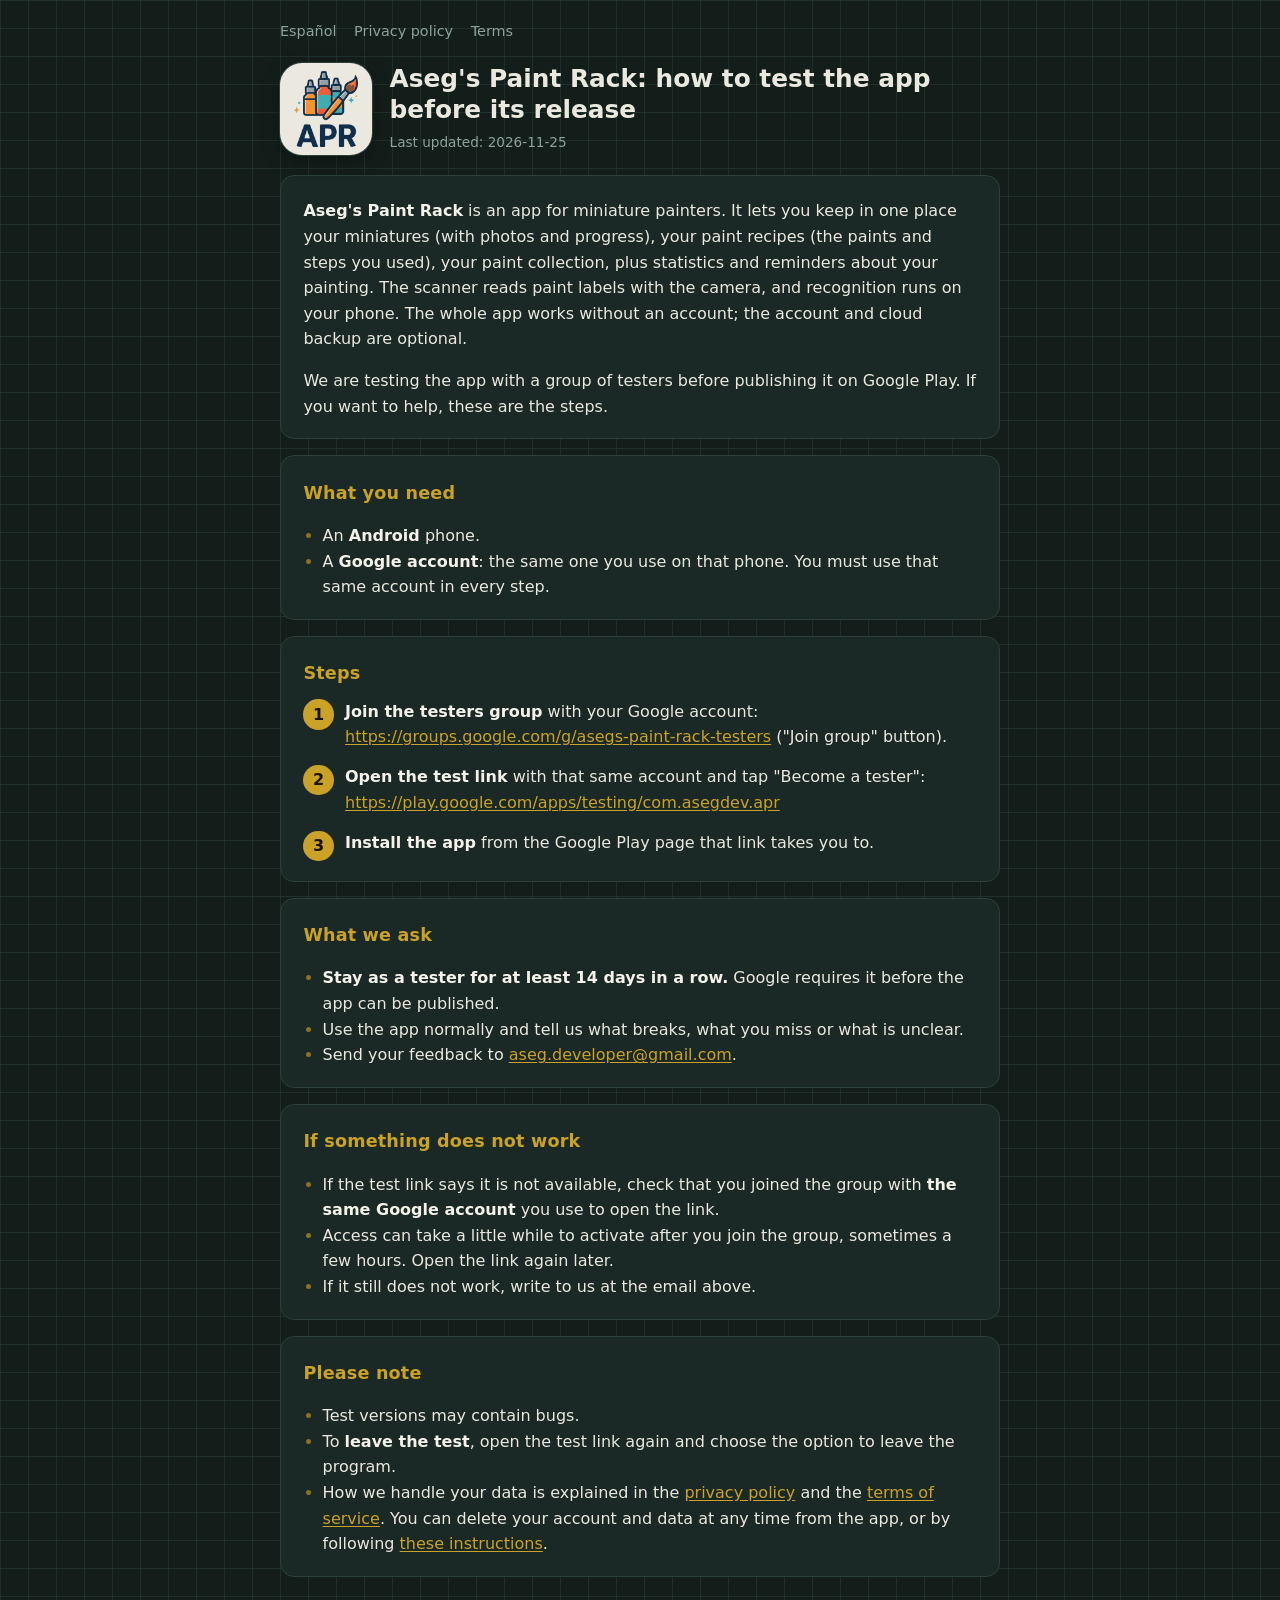
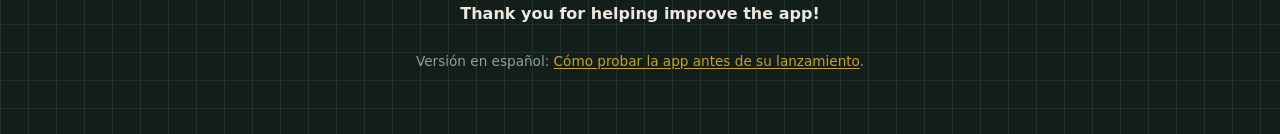
==== beta-en.html @ f528b019 "Style the beta pages with the app's Classic theme and icon Co-Authored-By: Claude Sonnet 5.5 <norepl" ====
<!doctype html><html lang="en"><head><meta charset="utf-8"><meta name="viewport" content="width=device-width,initial-scale=1"><title>Aseg's Paint Rack - Test the app before its release</title><link rel="alternate" hreflang="es" href="beta-es.html"><link rel="alternate" hreflang="en" href="beta-en.html"><link rel="icon" type="image/png" href="favicon.png"><link rel="stylesheet" href="style.css"></head><body>
<div class="wrap">
<nav><a href="beta-es.html">Español</a><a href="./">Privacy policy</a><a href="terms.html">Terms</a></nav>
<header class="hero"><img src="app-icon.png" width="88" height="88" alt="Aseg's Paint Rack"><div><h1>Aseg's Paint Rack: how to test the app before its release</h1><p class="updated">Last updated: 2026-11-25</p></div></header>
<section class="card"><p><strong>Aseg's Paint Rack</strong> is an app for miniature painters. It lets you keep in one place your miniatures (with photos and progress), your paint recipes (the paints and steps you used), your paint collection, plus statistics and reminders about your painting. The scanner reads paint labels with the camera, and recognition runs on your phone. The whole app works without an account; the account and cloud backup are optional.</p>
<p>We are testing the app with a group of testers before publishing it on Google Play. If you want to help, these are the steps.</p>
</section>
<section class="card"><h2>What you need</h2>
<ul><li>An <strong>Android</strong> phone.</li><li>A <strong>Google account</strong>: the same one you use on that phone. You must use that same account in every step.</li></ul>
</section>
<section class="card"><h2>Steps</h2>
<ol>
<li><strong>Join the testers group</strong> with your Google account: <a href="https://groups.google.com/g/asegs-paint-rack-testers">https://groups.google.com/g/asegs-paint-rack-testers</a> ("Join group" button).</li>
<li><strong>Open the test link</strong> with that same account and tap "Become a tester": <a href="https://play.google.com/apps/testing/com.asegdev.apr">https://play.google.com/apps/testing/com.asegdev.apr</a></li>
<li><strong>Install the app</strong> from the Google Play page that link takes you to.</li>
</ol>
</section>
<section class="card"><h2>What we ask</h2>
<ul>
<li><strong>Stay as a tester for at least 14 days in a row.</strong> Google requires it before the app can be published.</li>
<li>Use the app normally and tell us what breaks, what you miss or what is unclear.</li>
<li>Send your feedback to <a href="mailto:aseg.developer@gmail.com">aseg.developer@gmail.com</a>.</li>
</ul>
</section>
<section class="card"><h2>If something does not work</h2>
<ul>
<li>If the test link says it is not available, check that you joined the group with <strong>the same Google account</strong> you use to open the link.</li>
<li>Access can take a little while to activate after you join the group, sometimes a few hours. Open the link again later.</li>
<li>If it still does not work, write to us at the email above.</li>
</ul>
</section>
<section class="card"><h2>Please note</h2>
<ul>
<li>Test versions may contain bugs.</li>
<li>To <strong>leave the test</strong>, open the test link again and choose the option to leave the program.</li>
<li>How we handle your data is explained in the <a href="./">privacy policy</a> and the <a href="terms.html">terms of service</a>. You can delete your account and data at any time from the app, or by following <a href="delete-account.html">these instructions</a>.</li>
</ul>
</section>
<p class="thanks">Thank you for helping improve the app!</p>
<p class="small">Versión en español: <a href="beta-es.html">Cómo probar la app antes de su lanzamiento</a>.</p>
</div>
</body></html>
---- style.css ----
/* Estilo "Clásico" de Aseg's Paint Rack: verde oscuro con acento latón y retícula fina. */
:root{--bg:#131E1B;--surface:#1B2926;--surface-up:#233532;--line:#2C403B;--text:#EAE8DF;--muted:#8CA29B;--accent:#C9A227;--accent-dim:#8A7220;--ink:#1A1305}
*{box-sizing:border-box}
html{background:var(--bg)}
body{margin:0;padding:1.25rem 1rem 3rem;font-family:system-ui,-apple-system,"Segoe UI",Roboto,sans-serif;line-height:1.6;color:var(--text);background-color:var(--bg);
background-image:linear-gradient(rgba(44,64,59,.5) 1px,transparent 1px),linear-gradient(90deg,rgba(44,64,59,.5) 1px,transparent 1px);background-size:28px 28px}
.wrap{max-width:720px;margin:0 auto}
a{color:var(--accent);text-underline-offset:2px;overflow-wrap:anywhere}
a:hover,a:focus-visible{color:#E0BC45}
nav{display:flex;flex-wrap:wrap;gap:.4rem 1.1rem;margin:0 0 1.25rem;font-size:.9rem}
nav a{color:var(--muted);text-decoration:none}
nav a:hover,nav a:focus-visible{color:var(--accent);text-decoration:underline}
.hero{display:flex;align-items:center;gap:1.1rem;margin-bottom:1.25rem}
.hero img{width:92px;height:92px;flex:none;padding:8px;background:var(--text);border-radius:22px;box-shadow:0 0 0 1px var(--line),0 6px 18px rgba(0,0,0,.35)}
h1{font-size:1.55rem;line-height:1.25;margin:0;color:var(--text)}
.updated{margin:.35rem 0 0;font-size:.85rem;color:var(--muted)}
.card{background:var(--surface);border:1px solid var(--line);border-radius:14px;padding:1.4rem 1.4rem 1.2rem;margin-bottom:1rem}
.card>:first-child{margin-top:0}
.card>:last-child{margin-bottom:0}
h2{font-size:1.1rem;margin:0 0 .7rem;color:var(--accent);letter-spacing:.01em}
strong{color:#F4F2EA}
ul{padding-left:1.2rem}
li::marker{color:var(--accent-dim)}
ol{list-style:none;counter-reset:step;padding:0;margin:0}
ol li{counter-increment:step;position:relative;padding-left:2.6rem;margin-bottom:.9rem;min-height:2rem}
ol li:last-child{margin-bottom:0}
ol li::before{content:counter(step);position:absolute;left:0;top:.05rem;width:1.9rem;height:1.9rem;border-radius:50%;background:var(--accent);color:var(--ink);font-weight:700;display:flex;align-items:center;justify-content:center}
.small{font-size:.85rem;color:var(--muted);text-align:center;margin-top:1.5rem}
.thanks{text-align:center;font-weight:600;margin:1.5rem 0 0}
@media (max-width:480px){.hero{flex-direction:column;align-items:flex-start}.card{padding:1.1rem}}
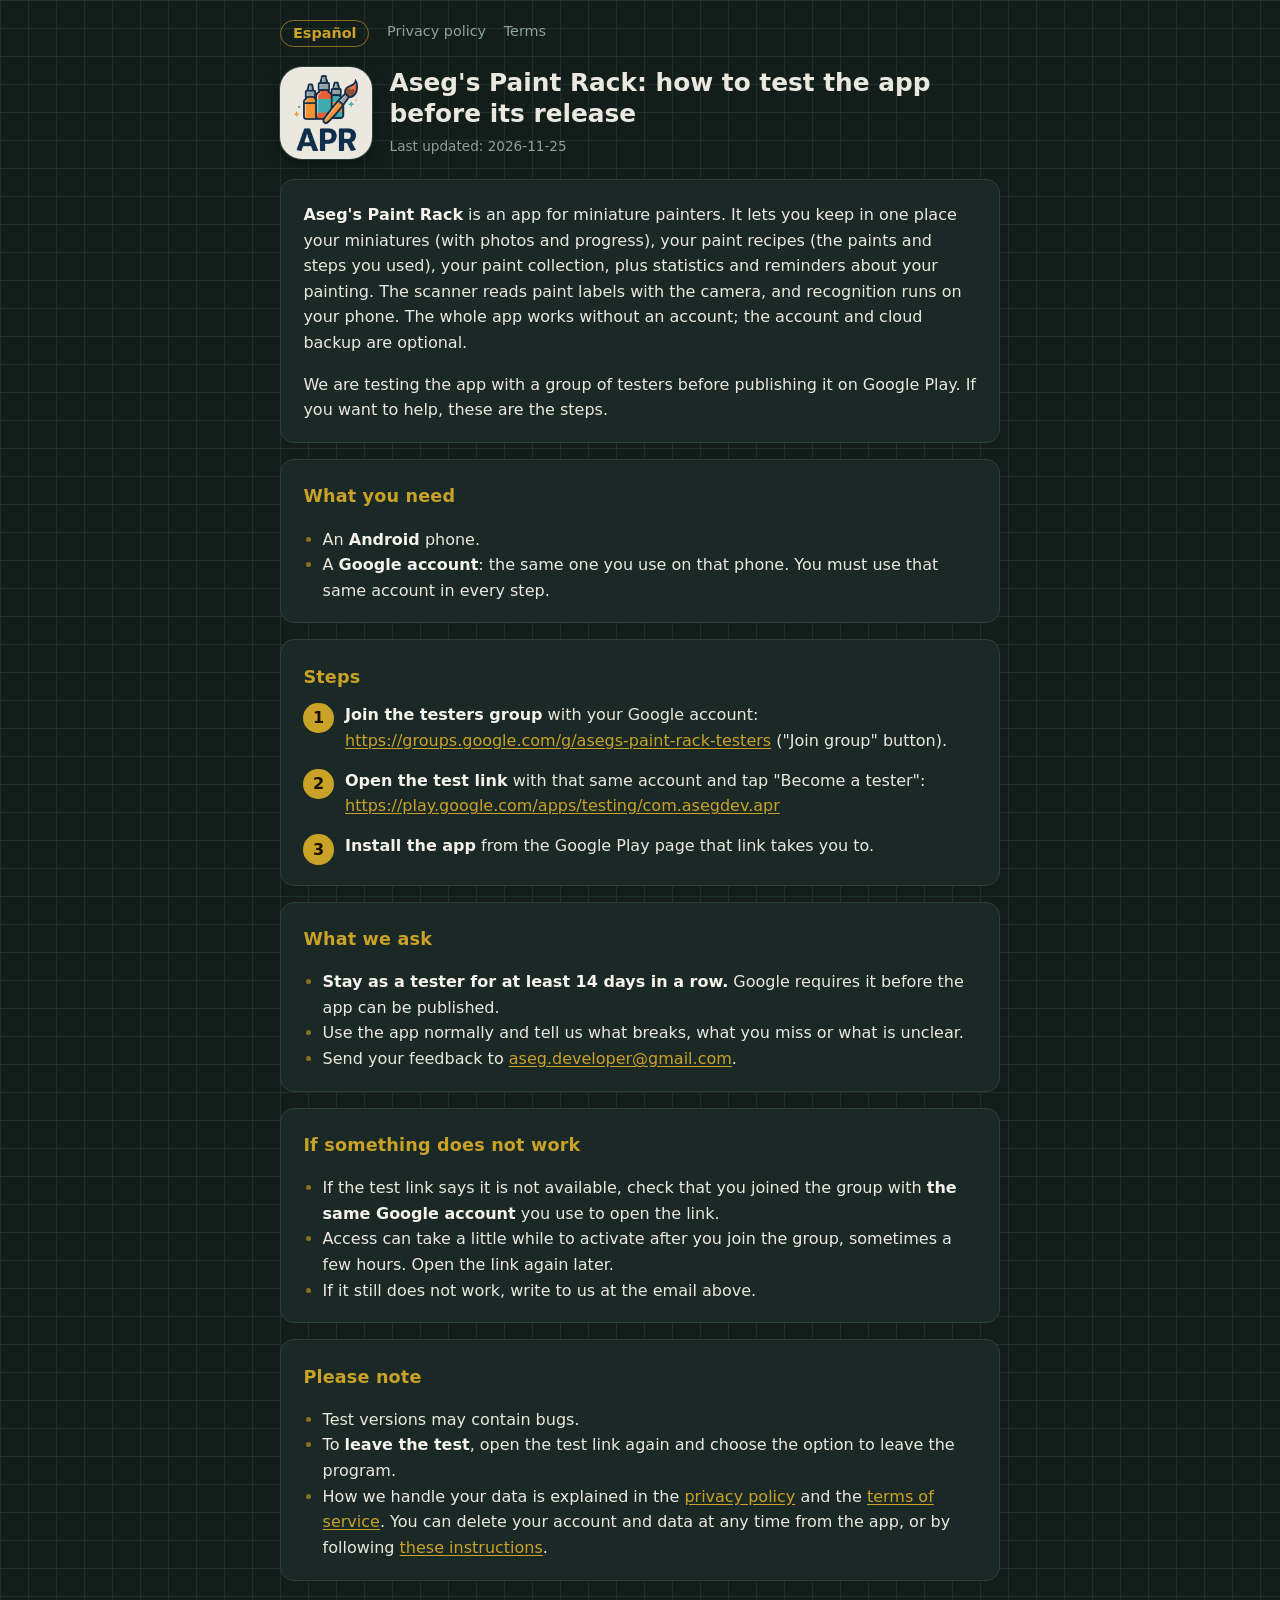
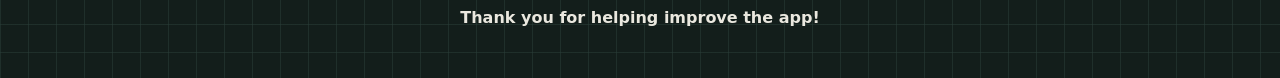
==== commit 24bef591: "Make the language switch a pill at the top of the beta pages Co-Authored-By: Claude Sonnet 5.5 <nore" ====
--- a/beta-en.html
+++ b/beta-en.html
@@ -1,6 +1,6 @@
 <!doctype html><html lang="en"><head><meta charset="utf-8"><meta name="viewport" content="width=device-width,initial-scale=1"><title>Aseg's Paint Rack - Test the app before its release</title><link rel="alternate" hreflang="es" href="beta-es.html"><link rel="alternate" hreflang="en" href="beta-en.html"><link rel="icon" type="image/png" href="favicon.png"><link rel="stylesheet" href="style.css"></head><body>
 <div class="wrap">
-<nav><a href="beta-es.html">Español</a><a href="./">Privacy policy</a><a href="terms.html">Terms</a></nav>
+<nav><a class="lang" href="beta-es.html" hreflang="es">Español</a><a href="./">Privacy policy</a><a href="terms.html">Terms</a></nav>
 <header class="hero"><img src="app-icon.png" width="88" height="88" alt="Aseg's Paint Rack"><div><h1>Aseg's Paint Rack: how to test the app before its release</h1><p class="updated">Last updated: 2026-11-25</p></div></header>
 <section class="card"><p><strong>Aseg's Paint Rack</strong> is an app for miniature painters. It lets you keep in one place your miniatures (with photos and progress), your paint recipes (the paints and steps you used), your paint collection, plus statistics and reminders about your painting. The scanner reads paint labels with the camera, and recognition runs on your phone. The whole app works without an account; the account and cloud backup are optional.</p>
 <p>We are testing the app with a group of testers before publishing it on Google Play. If you want to help, these are the steps.</p>
@@ -37,6 +37,5 @@
 </ul>
 </section>
 <p class="thanks">Thank you for helping improve the app!</p>
-<p class="small">Versión en español: <a href="beta-es.html">Cómo probar la app antes de su lanzamiento</a>.</p>
 </div>
 </body></html>
--- a/style.css
+++ b/style.css
@@ -9,6 +9,8 @@
 a:hover,a:focus-visible{color:#E0BC45}
 nav{display:flex;flex-wrap:wrap;gap:.4rem 1.1rem;margin:0 0 1.25rem;font-size:.9rem}
 nav a{color:var(--muted);text-decoration:none}
+nav a.lang{color:var(--accent);border:1px solid var(--accent-dim);border-radius:999px;padding:.05rem .75rem;font-weight:600}
+nav a.lang:hover,nav a.lang:focus-visible{background:var(--accent);color:var(--ink);text-decoration:none}
 nav a:hover,nav a:focus-visible{color:var(--accent);text-decoration:underline}
 .hero{display:flex;align-items:center;gap:1.1rem;margin-bottom:1.25rem}
 .hero img{width:92px;height:92px;flex:none;padding:8px;background:var(--text);border-radius:22px;box-shadow:0 0 0 1px var(--line),0 6px 18px rgba(0,0,0,.35)}
@@ -25,6 +27,5 @@
 ol li{counter-increment:step;position:relative;padding-left:2.6rem;margin-bottom:.9rem;min-height:2rem}
 ol li:last-child{margin-bottom:0}
 ol li::before{content:counter(step);position:absolute;left:0;top:.05rem;width:1.9rem;height:1.9rem;border-radius:50%;background:var(--accent);color:var(--ink);font-weight:700;display:flex;align-items:center;justify-content:center}
-.small{font-size:.85rem;color:var(--muted);text-align:center;margin-top:1.5rem}
 .thanks{text-align:center;font-weight:600;margin:1.5rem 0 0}
 @media (max-width:480px){.hero{flex-direction:column;align-items:flex-start}.card{padding:1.1rem}}
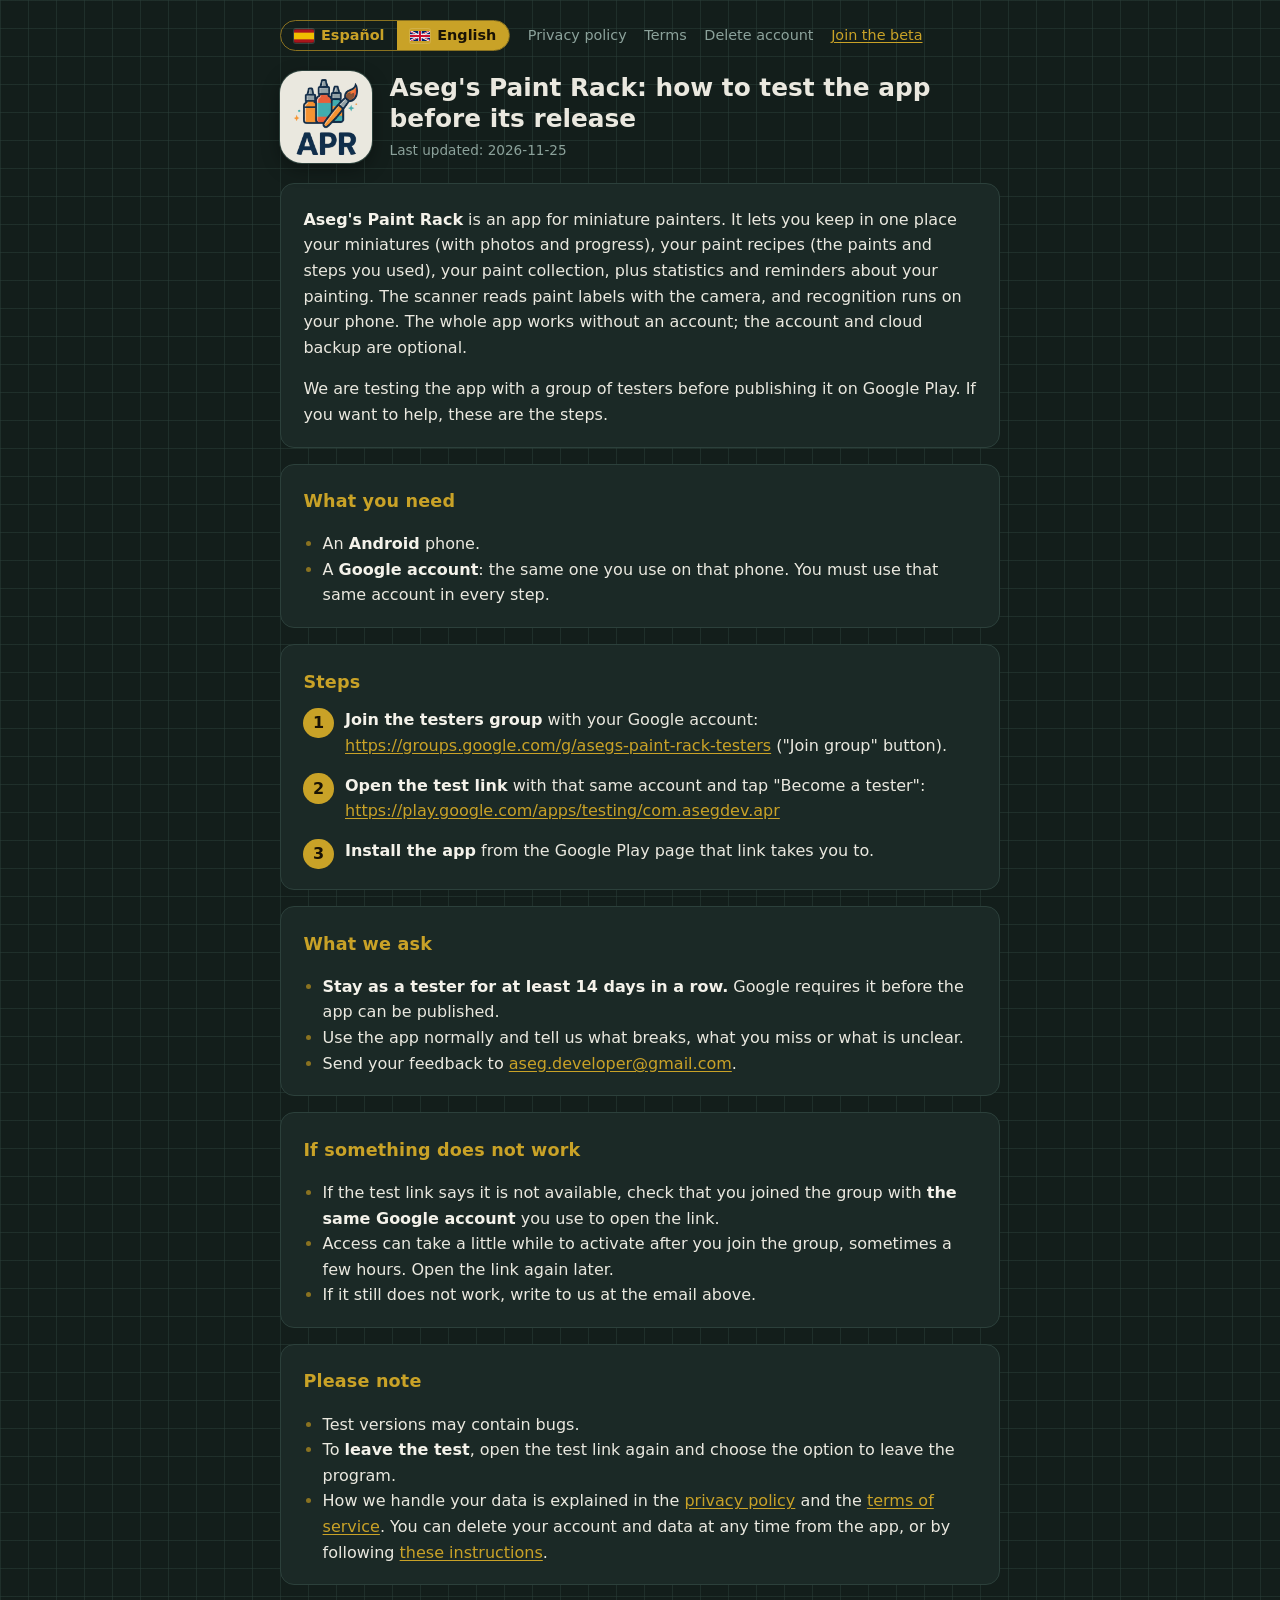
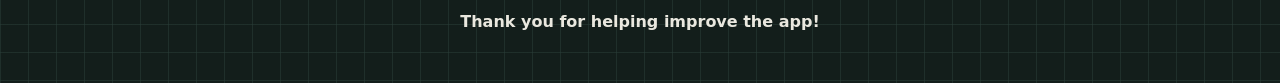
==== commit 7498915f: "Split every page into Spanish and English files with a flag language switch Apply the Classic theme " ====
--- a/beta-en.html
+++ b/beta-en.html
@@ -1,6 +1,6 @@
 <!doctype html><html lang="en"><head><meta charset="utf-8"><meta name="viewport" content="width=device-width,initial-scale=1"><title>Aseg's Paint Rack - Test the app before its release</title><link rel="alternate" hreflang="es" href="beta-es.html"><link rel="alternate" hreflang="en" href="beta-en.html"><link rel="icon" type="image/png" href="favicon.png"><link rel="stylesheet" href="style.css"></head><body>
 <div class="wrap">
-<nav><a class="lang" href="beta-es.html" hreflang="es">Español</a><a href="./">Privacy policy</a><a href="terms.html">Terms</a></nav>
+<nav><div class="langs" role="group" aria-label="Idioma / Language"><a href="beta-es.html" hreflang="es" lang="es"><img src="flag-es.svg" alt="" width="20" height="14">Español</a><a class="on" aria-current="true" lang="en"><img src="flag-en.svg" alt="" width="20" height="14">English</a></div><a href="privacy-en.html">Privacy policy</a><a href="terms-en.html">Terms</a><a href="delete-account-en.html">Delete account</a><a href="beta-en.html" aria-current="page">Join the beta</a></nav>
 <header class="hero"><img src="app-icon.png" width="88" height="88" alt="Aseg's Paint Rack"><div><h1>Aseg's Paint Rack: how to test the app before its release</h1><p class="updated">Last updated: 2026-11-25</p></div></header>
 <section class="card"><p><strong>Aseg's Paint Rack</strong> is an app for miniature painters. It lets you keep in one place your miniatures (with photos and progress), your paint recipes (the paints and steps you used), your paint collection, plus statistics and reminders about your painting. The scanner reads paint labels with the camera, and recognition runs on your phone. The whole app works without an account; the account and cloud backup are optional.</p>
 <p>We are testing the app with a group of testers before publishing it on Google Play. If you want to help, these are the steps.</p>
@@ -33,7 +33,7 @@
 <ul>
 <li>Test versions may contain bugs.</li>
 <li>To <strong>leave the test</strong>, open the test link again and choose the option to leave the program.</li>
-<li>How we handle your data is explained in the <a href="./">privacy policy</a> and the <a href="terms.html">terms of service</a>. You can delete your account and data at any time from the app, or by following <a href="delete-account.html">these instructions</a>.</li>
+<li>How we handle your data is explained in the <a href="privacy-en.html">privacy policy</a> and the <a href="terms-en.html">terms of service</a>. You can delete your account and data at any time from the app, or by following <a href="delete-account-en.html">these instructions</a>.</li>
 </ul>
 </section>
 <p class="thanks">Thank you for helping improve the app!</p>
--- a/style.css
+++ b/style.css
@@ -7,10 +7,17 @@
 .wrap{max-width:720px;margin:0 auto}
 a{color:var(--accent);text-underline-offset:2px;overflow-wrap:anywhere}
 a:hover,a:focus-visible{color:#E0BC45}
-nav{display:flex;flex-wrap:wrap;gap:.4rem 1.1rem;margin:0 0 1.25rem;font-size:.9rem}
+nav{display:flex;flex-wrap:wrap;align-items:center;gap:.5rem 1.1rem;margin:0 0 1.25rem;font-size:.9rem}
 nav a{color:var(--muted);text-decoration:none}
-nav a.lang{color:var(--accent);border:1px solid var(--accent-dim);border-radius:999px;padding:.05rem .75rem;font-weight:600}
-nav a.lang:hover,nav a.lang:focus-visible{background:var(--accent);color:var(--ink);text-decoration:none}
+nav a[aria-current=page]{color:var(--accent);text-decoration:underline}
+.langs{display:inline-flex;border:1px solid var(--accent-dim);border-radius:999px;overflow:hidden}
+.langs a{display:inline-flex;align-items:center;gap:.45rem;padding:.2rem .8rem;color:var(--accent);font-weight:600;text-decoration:none}
+.langs a img{border-radius:2px;box-shadow:0 0 0 1px rgba(255,255,255,.15)}
+.langs a.on{background:var(--accent);color:var(--ink);cursor:default}
+.langs a:not(.on):hover,.langs a:not(.on):focus-visible{background:var(--surface-up);text-decoration:none}
+.choose{display:flex;flex-wrap:wrap;gap:.8rem}
+.btn{display:inline-flex;align-items:center;gap:.6rem;padding:.6rem 1.2rem;border:1px solid var(--accent-dim);border-radius:999px;font-weight:600;text-decoration:none}
+.btn:hover,.btn:focus-visible{background:var(--accent);color:var(--ink)}
 nav a:hover,nav a:focus-visible{color:var(--accent);text-decoration:underline}
 .hero{display:flex;align-items:center;gap:1.1rem;margin-bottom:1.25rem}
 .hero img{width:92px;height:92px;flex:none;padding:8px;background:var(--text);border-radius:22px;box-shadow:0 0 0 1px var(--line),0 6px 18px rgba(0,0,0,.35)}
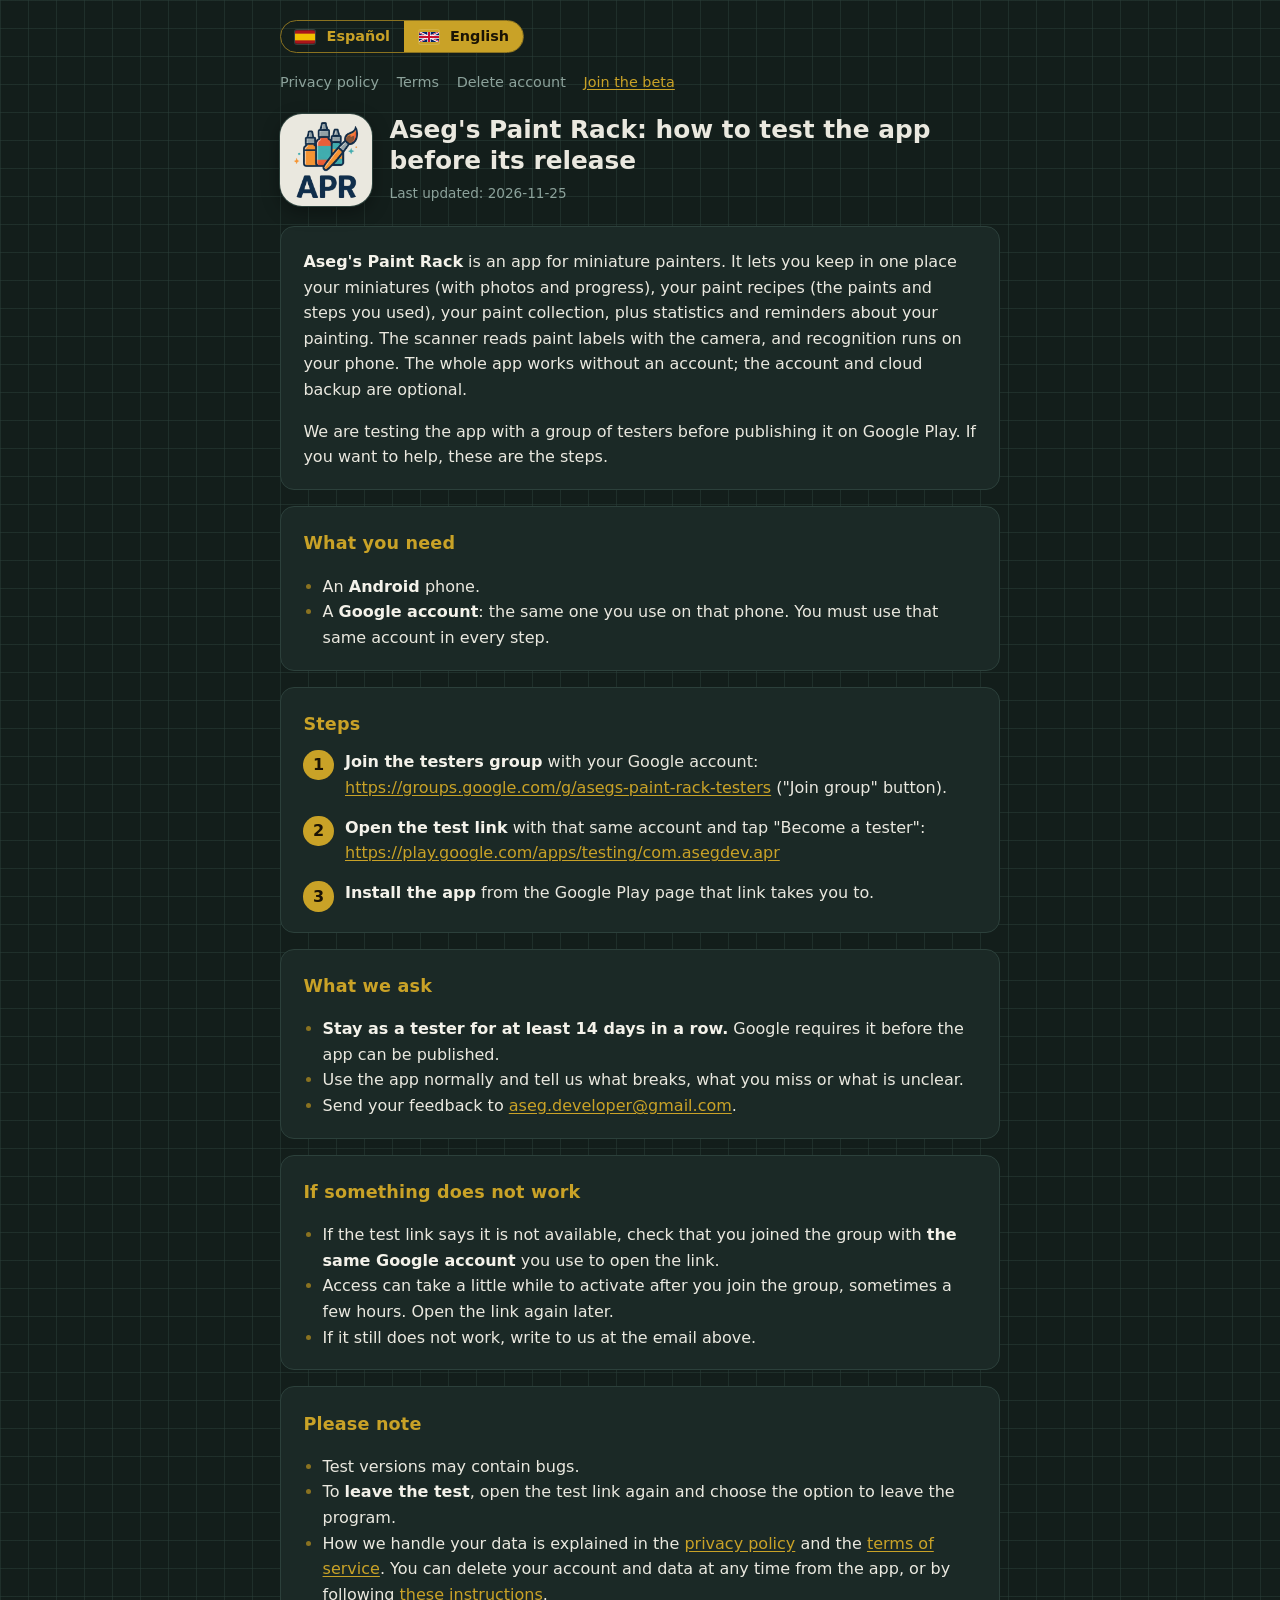
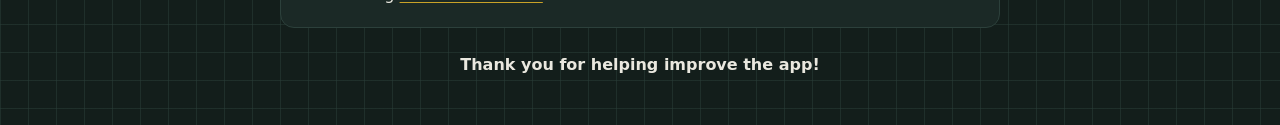
==== commit cf006f99: "Align the menu the same on every page and add spacing around the flags Co-Authored-By: Claude Sonnet" ====
--- a/beta-en.html
+++ b/beta-en.html
@@ -1,6 +1,6 @@
 <!doctype html><html lang="en"><head><meta charset="utf-8"><meta name="viewport" content="width=device-width,initial-scale=1"><title>Aseg's Paint Rack - Test the app before its release</title><link rel="alternate" hreflang="es" href="beta-es.html"><link rel="alternate" hreflang="en" href="beta-en.html"><link rel="icon" type="image/png" href="favicon.png"><link rel="stylesheet" href="style.css"></head><body>
 <div class="wrap">
-<nav><div class="langs" role="group" aria-label="Idioma / Language"><a href="beta-es.html" hreflang="es" lang="es"><img src="flag-es.svg" alt="" width="20" height="14">Español</a><a class="on" aria-current="true" lang="en"><img src="flag-en.svg" alt="" width="20" height="14">English</a></div><a href="privacy-en.html">Privacy policy</a><a href="terms-en.html">Terms</a><a href="delete-account-en.html">Delete account</a><a href="beta-en.html" aria-current="page">Join the beta</a></nav>
+<nav><div class="langs" role="group" aria-label="Idioma / Language"><a href="beta-es.html" hreflang="es" lang="es"><img src="flag-es.svg" alt="" width="20" height="14">Español</a><a class="on" aria-current="true" lang="en"><img src="flag-en.svg" alt="" width="20" height="14">English</a></div><div class="links"><a href="privacy-en.html">Privacy policy</a><a href="terms-en.html">Terms</a><a href="delete-account-en.html">Delete account</a><a href="beta-en.html" aria-current="page">Join the beta</a></div></nav>
 <header class="hero"><img src="app-icon.png" width="88" height="88" alt="Aseg's Paint Rack"><div><h1>Aseg's Paint Rack: how to test the app before its release</h1><p class="updated">Last updated: 2026-11-25</p></div></header>
 <section class="card"><p><strong>Aseg's Paint Rack</strong> is an app for miniature painters. It lets you keep in one place your miniatures (with photos and progress), your paint recipes (the paints and steps you used), your paint collection, plus statistics and reminders about your painting. The scanner reads paint labels with the camera, and recognition runs on your phone. The whole app works without an account; the account and cloud backup are optional.</p>
 <p>We are testing the app with a group of testers before publishing it on Google Play. If you want to help, these are the steps.</p>
--- a/style.css
+++ b/style.css
@@ -7,11 +7,12 @@
 .wrap{max-width:720px;margin:0 auto}
 a{color:var(--accent);text-underline-offset:2px;overflow-wrap:anywhere}
 a:hover,a:focus-visible{color:#E0BC45}
-nav{display:flex;flex-wrap:wrap;align-items:center;gap:.5rem 1.1rem;margin:0 0 1.25rem;font-size:.9rem}
+nav{margin:0 0 1.25rem;font-size:.9rem}
+.links{display:flex;flex-wrap:wrap;gap:.5rem 1.1rem;margin-top:1.1rem}
 nav a{color:var(--muted);text-decoration:none}
 nav a[aria-current=page]{color:var(--accent);text-decoration:underline}
 .langs{display:inline-flex;border:1px solid var(--accent-dim);border-radius:999px;overflow:hidden}
-.langs a{display:inline-flex;align-items:center;gap:.45rem;padding:.2rem .8rem;color:var(--accent);font-weight:600;text-decoration:none}
+.langs a{display:inline-flex;align-items:center;gap:.7rem;padding:.25rem .9rem;color:var(--accent);font-weight:600;text-decoration:none}
 .langs a img{border-radius:2px;box-shadow:0 0 0 1px rgba(255,255,255,.15)}
 .langs a.on{background:var(--accent);color:var(--ink);cursor:default}
 .langs a:not(.on):hover,.langs a:not(.on):focus-visible{background:var(--surface-up);text-decoration:none}
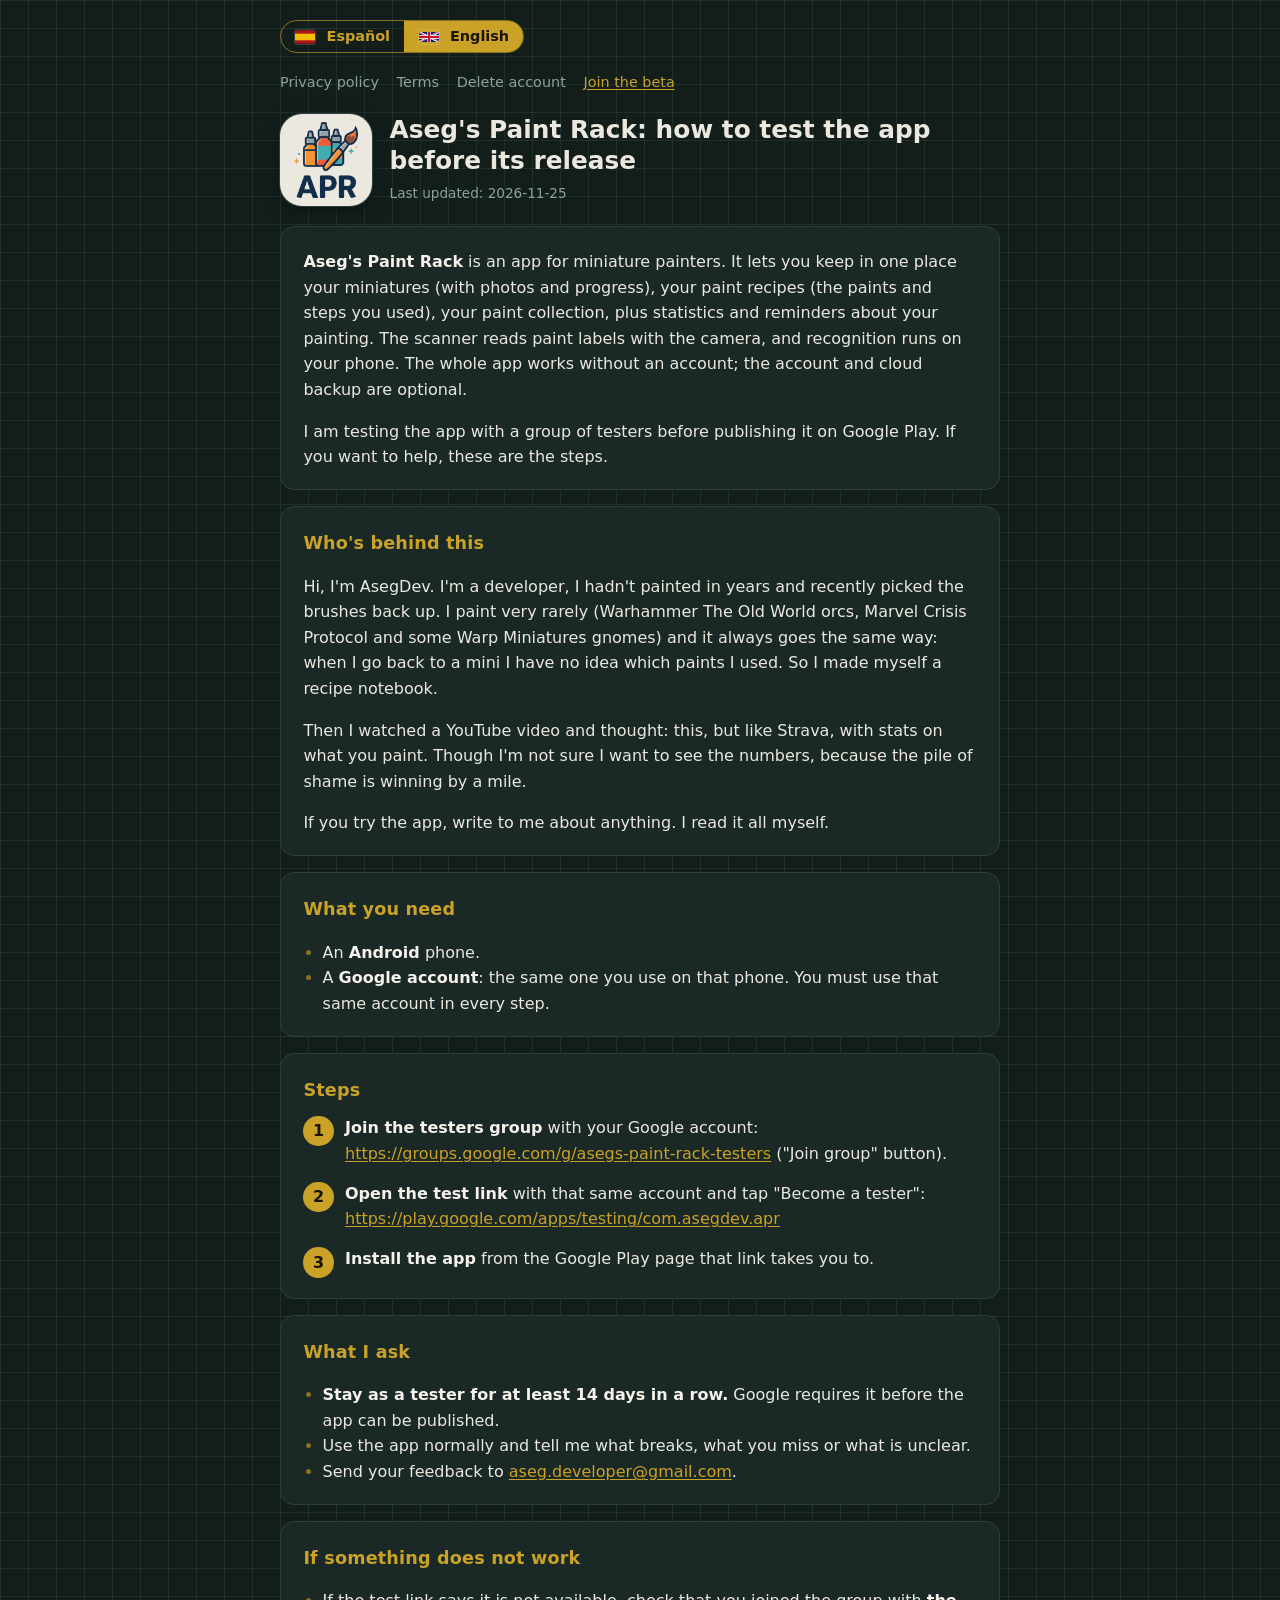
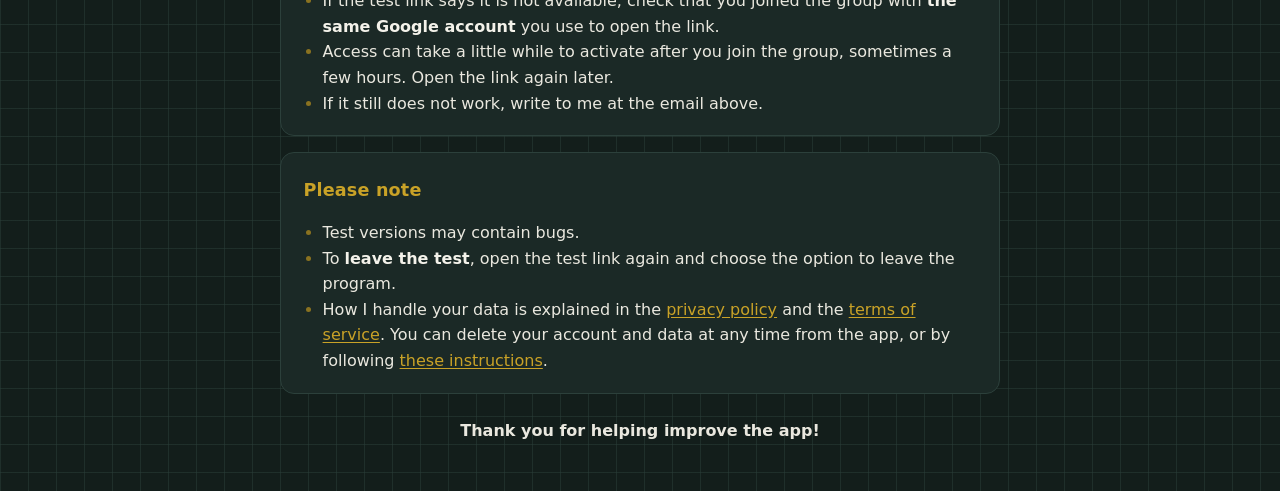
==== commit 79198ceb: "Add a personal intro card to the beta pages and switch them to first person Co-Authored-By: Claude S" ====
--- a/beta-en.html
+++ b/beta-en.html
@@ -3,7 +3,12 @@
 <nav><div class="langs" role="group" aria-label="Idioma / Language"><a href="beta-es.html" hreflang="es" lang="es"><img src="flag-es.svg" alt="" width="20" height="14">Español</a><a class="on" aria-current="true" lang="en"><img src="flag-en.svg" alt="" width="20" height="14">English</a></div><div class="links"><a href="privacy-en.html">Privacy policy</a><a href="terms-en.html">Terms</a><a href="delete-account-en.html">Delete account</a><a href="beta-en.html" aria-current="page">Join the beta</a></div></nav>
 <header class="hero"><img src="app-icon.png" width="88" height="88" alt="Aseg's Paint Rack"><div><h1>Aseg's Paint Rack: how to test the app before its release</h1><p class="updated">Last updated: 2026-11-25</p></div></header>
 <section class="card"><p><strong>Aseg's Paint Rack</strong> is an app for miniature painters. It lets you keep in one place your miniatures (with photos and progress), your paint recipes (the paints and steps you used), your paint collection, plus statistics and reminders about your painting. The scanner reads paint labels with the camera, and recognition runs on your phone. The whole app works without an account; the account and cloud backup are optional.</p>
-<p>We are testing the app with a group of testers before publishing it on Google Play. If you want to help, these are the steps.</p>
+<p>I am testing the app with a group of testers before publishing it on Google Play. If you want to help, these are the steps.</p>
+</section>
+<section class="card"><h2>Who's behind this</h2>
+<p>Hi, I'm AsegDev. I'm a developer, I hadn't painted in years and recently picked the brushes back up. I paint very rarely (Warhammer The Old World orcs, Marvel Crisis Protocol and some Warp Miniatures gnomes) and it always goes the same way: when I go back to a mini I have no idea which paints I used. So I made myself a recipe notebook.</p>
+<p>Then I watched a YouTube video and thought: this, but like Strava, with stats on what you paint. Though I'm not sure I want to see the numbers, because the pile of shame is winning by a mile.</p>
+<p>If you try the app, write to me about anything. I read it all myself.</p>
 </section>
 <section class="card"><h2>What you need</h2>
 <ul><li>An <strong>Android</strong> phone.</li><li>A <strong>Google account</strong>: the same one you use on that phone. You must use that same account in every step.</li></ul>
@@ -15,10 +20,10 @@
 <li><strong>Install the app</strong> from the Google Play page that link takes you to.</li>
 </ol>
 </section>
-<section class="card"><h2>What we ask</h2>
+<section class="card"><h2>What I ask</h2>
 <ul>
 <li><strong>Stay as a tester for at least 14 days in a row.</strong> Google requires it before the app can be published.</li>
-<li>Use the app normally and tell us what breaks, what you miss or what is unclear.</li>
+<li>Use the app normally and tell me what breaks, what you miss or what is unclear.</li>
 <li>Send your feedback to <a href="mailto:aseg.developer@gmail.com">aseg.developer@gmail.com</a>.</li>
 </ul>
 </section>
@@ -26,14 +31,14 @@
 <ul>
 <li>If the test link says it is not available, check that you joined the group with <strong>the same Google account</strong> you use to open the link.</li>
 <li>Access can take a little while to activate after you join the group, sometimes a few hours. Open the link again later.</li>
-<li>If it still does not work, write to us at the email above.</li>
+<li>If it still does not work, write to me at the email above.</li>
 </ul>
 </section>
 <section class="card"><h2>Please note</h2>
 <ul>
 <li>Test versions may contain bugs.</li>
 <li>To <strong>leave the test</strong>, open the test link again and choose the option to leave the program.</li>
-<li>How we handle your data is explained in the <a href="privacy-en.html">privacy policy</a> and the <a href="terms-en.html">terms of service</a>. You can delete your account and data at any time from the app, or by following <a href="delete-account-en.html">these instructions</a>.</li>
+<li>How I handle your data is explained in the <a href="privacy-en.html">privacy policy</a> and the <a href="terms-en.html">terms of service</a>. You can delete your account and data at any time from the app, or by following <a href="delete-account-en.html">these instructions</a>.</li>
 </ul>
 </section>
 <p class="thanks">Thank you for helping improve the app!</p>
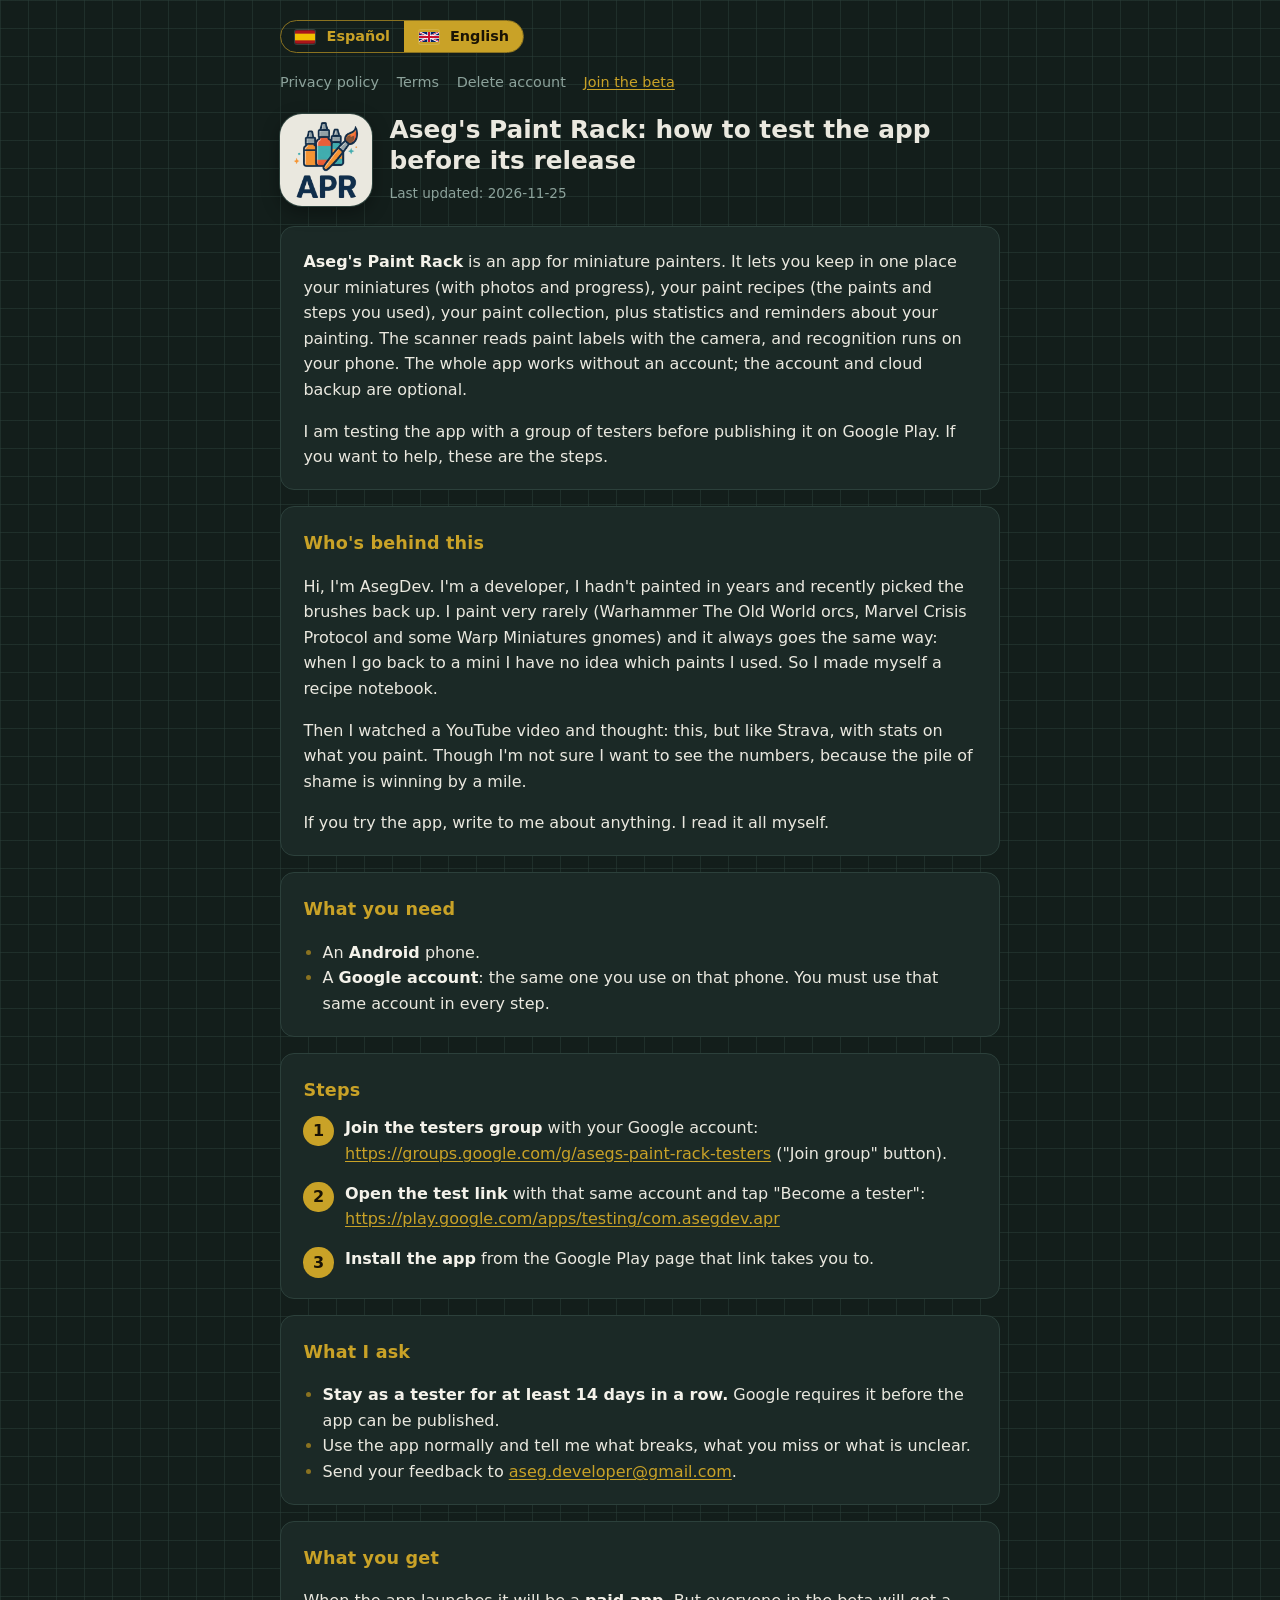
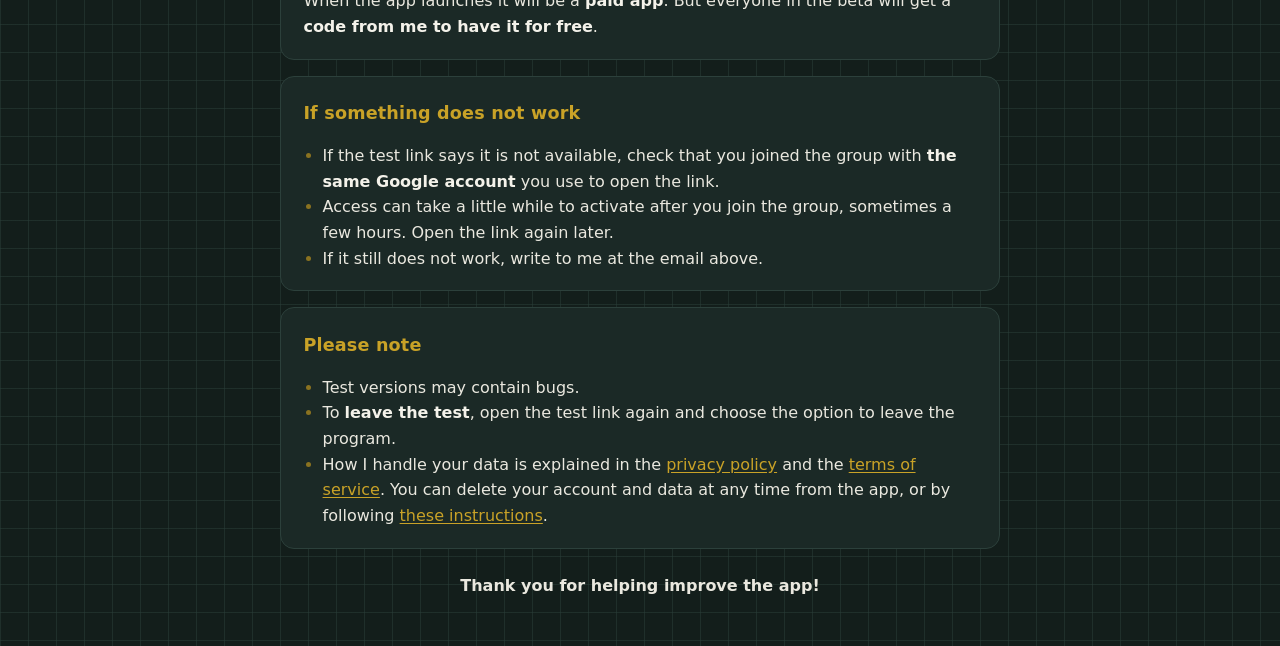
==== commit cf43f95e: "Say the app will be paid and beta testers get a free code Co-Authored-By: Claude Sonnet 5.5 <noreply" ====
--- a/beta-en.html
+++ b/beta-en.html
@@ -27,6 +27,9 @@
 <li>Send your feedback to <a href="mailto:aseg.developer@gmail.com">aseg.developer@gmail.com</a>.</li>
 </ul>
 </section>
+<section class="card"><h2>What you get</h2>
+<p>When the app launches it will be a <strong>paid app</strong>. But everyone in the beta will get a <strong>code from me to have it for free</strong>.</p>
+</section>
 <section class="card"><h2>If something does not work</h2>
 <ul>
 <li>If the test link says it is not available, check that you joined the group with <strong>the same Google account</strong> you use to open the link.</li>
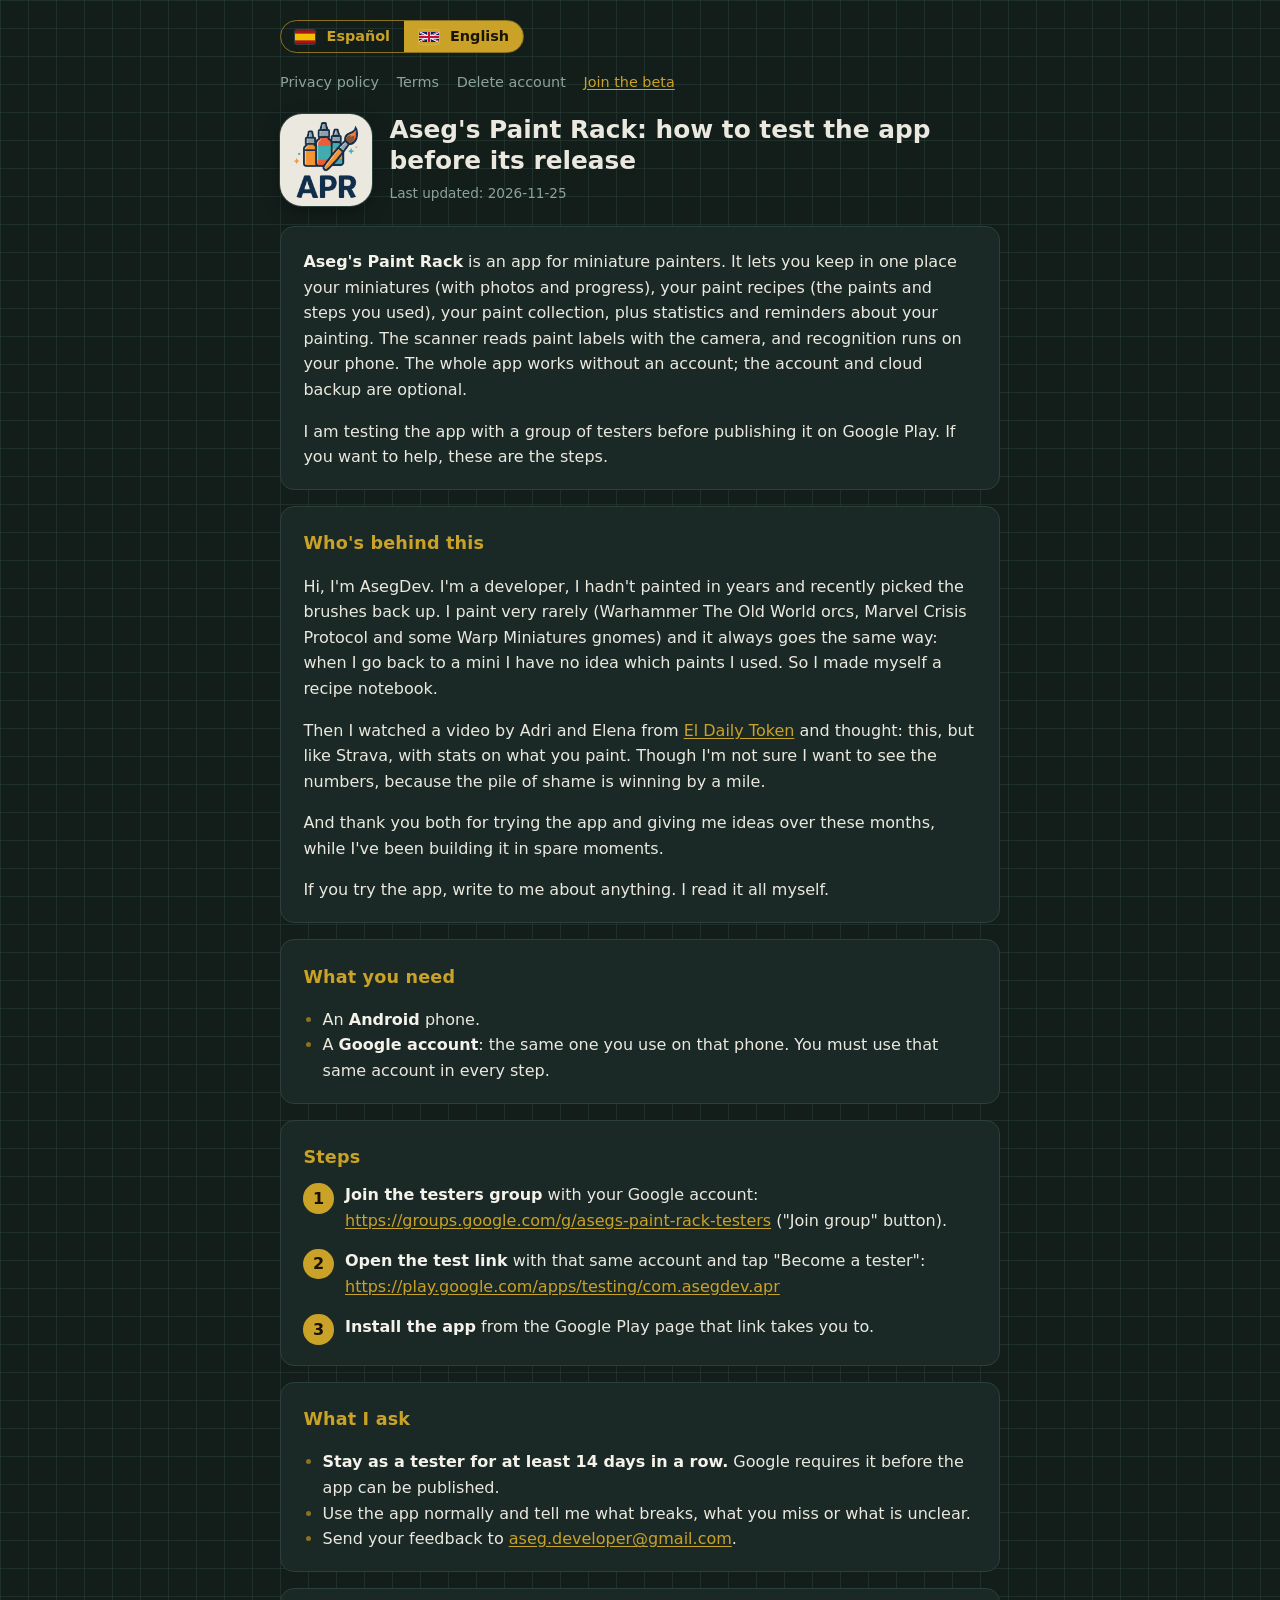
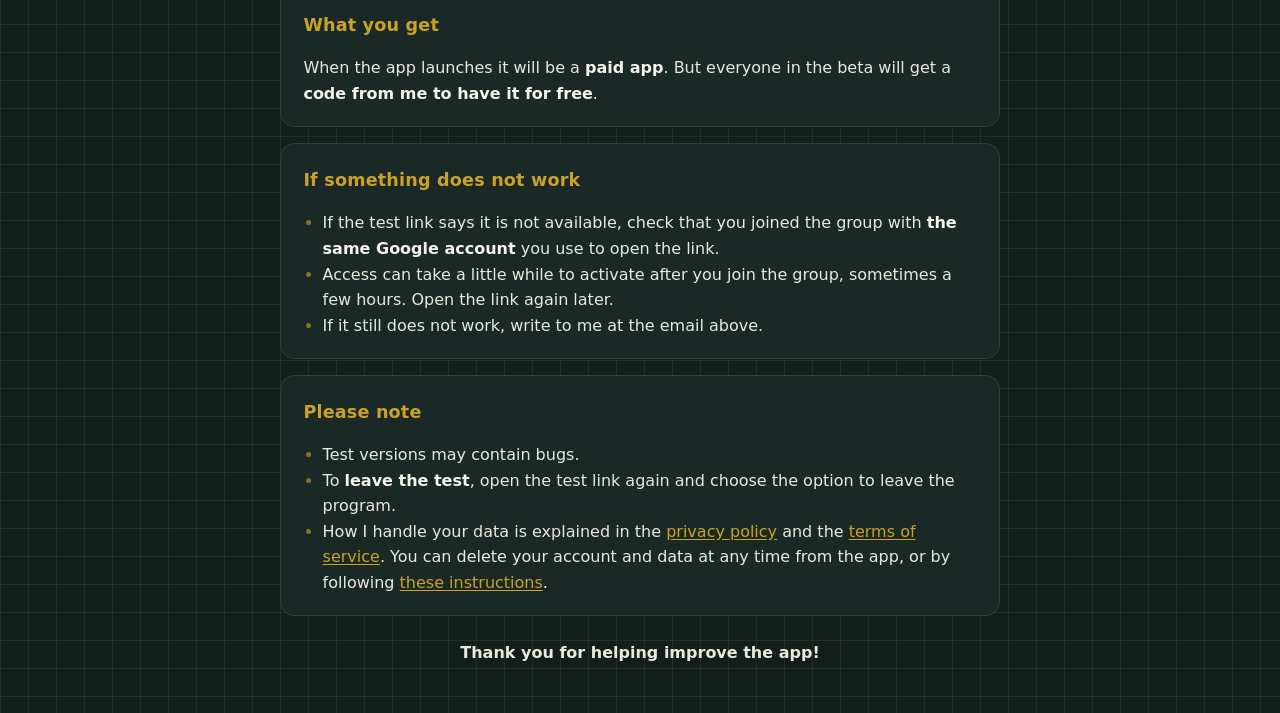
==== commit 873bd1c6: "Credit El Daily Token for the idea and thank them for testing (draft, not on main) Co-Authored-By: C" ====
--- a/beta-en.html
+++ b/beta-en.html
@@ -7,7 +7,8 @@
 </section>
 <section class="card"><h2>Who's behind this</h2>
 <p>Hi, I'm AsegDev. I'm a developer, I hadn't painted in years and recently picked the brushes back up. I paint very rarely (Warhammer The Old World orcs, Marvel Crisis Protocol and some Warp Miniatures gnomes) and it always goes the same way: when I go back to a mini I have no idea which paints I used. So I made myself a recipe notebook.</p>
-<p>Then I watched a YouTube video and thought: this, but like Strava, with stats on what you paint. Though I'm not sure I want to see the numbers, because the pile of shame is winning by a mile.</p>
+<p>Then I watched a video by Adri and Elena from <a href="https://www.youtube.com/@ElDailyToken" target="_blank" rel="noopener">El Daily Token</a> and thought: this, but like Strava, with stats on what you paint. Though I'm not sure I want to see the numbers, because the pile of shame is winning by a mile.</p>
+<p>And thank you both for trying the app and giving me ideas over these months, while I've been building it in spare moments.</p>
 <p>If you try the app, write to me about anything. I read it all myself.</p>
 </section>
 <section class="card"><h2>What you need</h2>
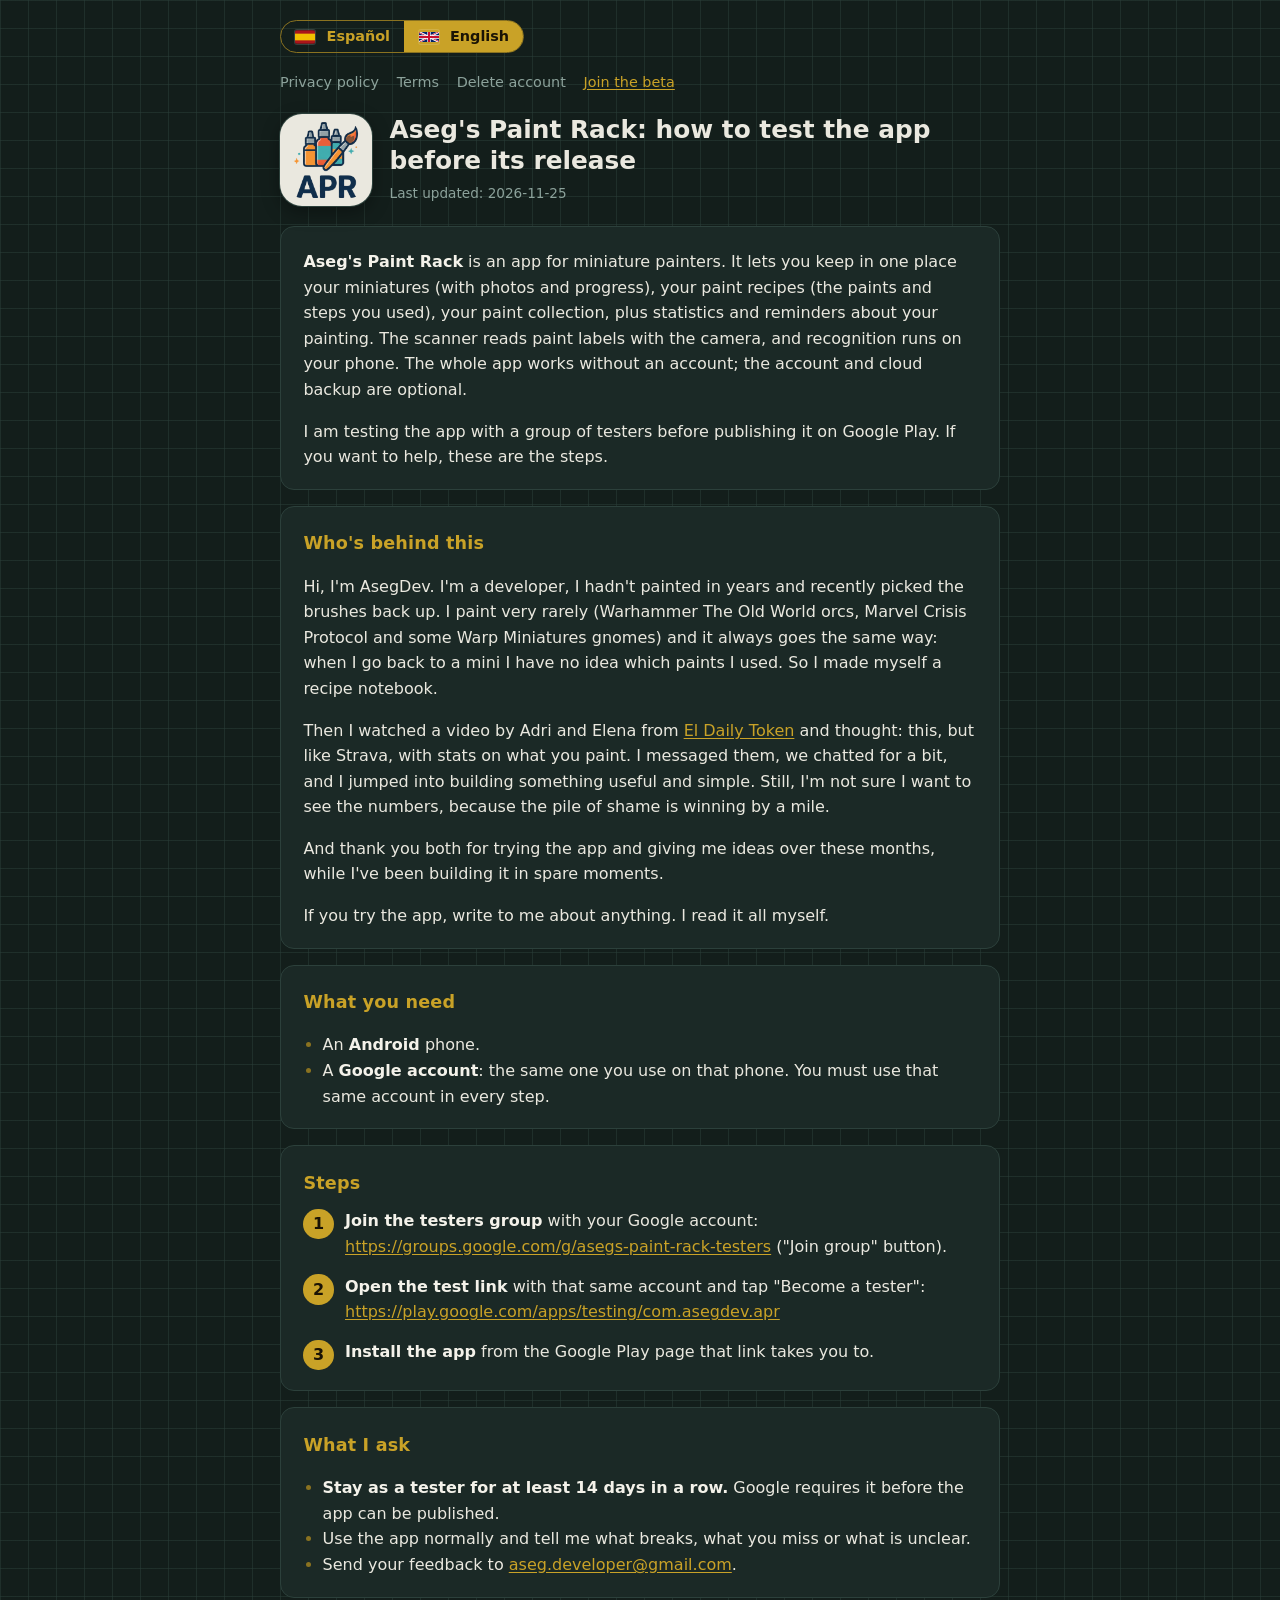
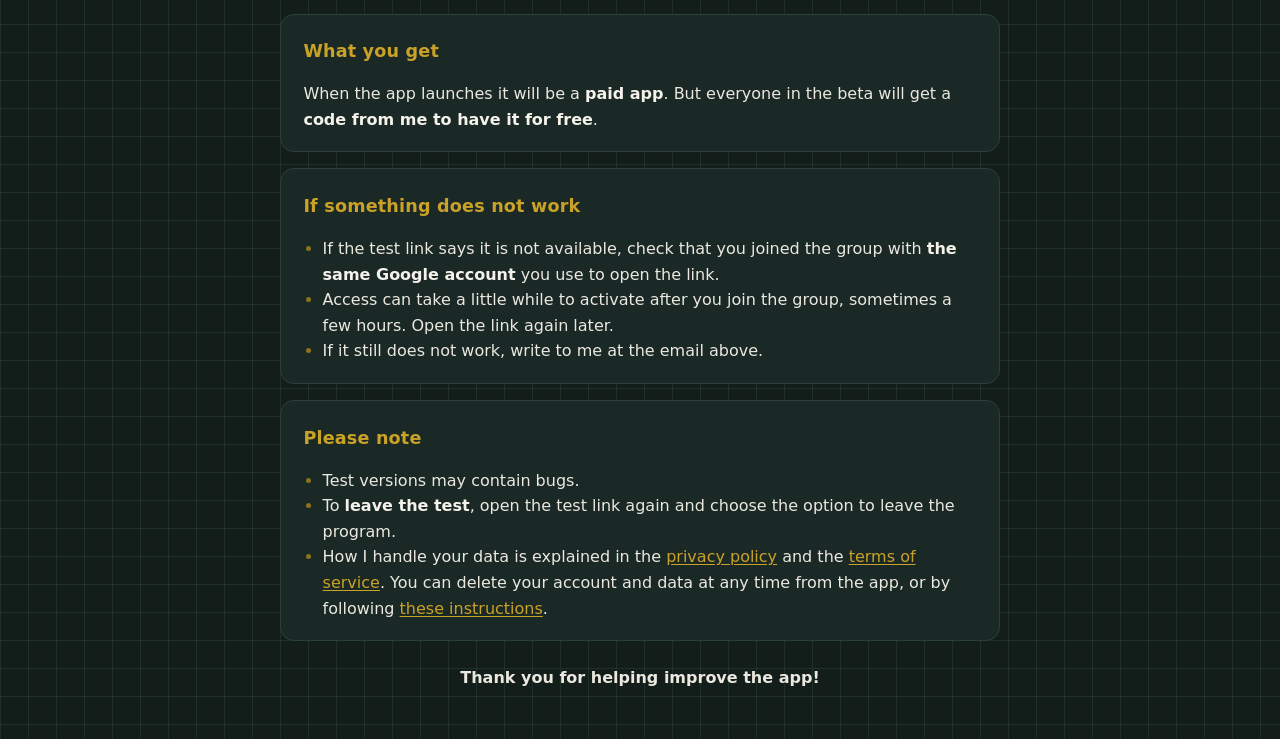
==== commit a4a6eef0: "Mention writing to El Daily Token before building the app (draft, not on main) Co-Authored-By: Claud" ====
--- a/beta-en.html
+++ b/beta-en.html
@@ -7,7 +7,7 @@
 </section>
 <section class="card"><h2>Who's behind this</h2>
 <p>Hi, I'm AsegDev. I'm a developer, I hadn't painted in years and recently picked the brushes back up. I paint very rarely (Warhammer The Old World orcs, Marvel Crisis Protocol and some Warp Miniatures gnomes) and it always goes the same way: when I go back to a mini I have no idea which paints I used. So I made myself a recipe notebook.</p>
-<p>Then I watched a video by Adri and Elena from <a href="https://www.youtube.com/@ElDailyToken" target="_blank" rel="noopener">El Daily Token</a> and thought: this, but like Strava, with stats on what you paint. Though I'm not sure I want to see the numbers, because the pile of shame is winning by a mile.</p>
+<p>Then I watched a video by Adri and Elena from <a href="https://www.youtube.com/@ElDailyToken" target="_blank" rel="noopener">El Daily Token</a> and thought: this, but like Strava, with stats on what you paint. I messaged them, we chatted for a bit, and I jumped into building something useful and simple. Still, I'm not sure I want to see the numbers, because the pile of shame is winning by a mile.</p>
 <p>And thank you both for trying the app and giving me ideas over these months, while I've been building it in spare moments.</p>
 <p>If you try the app, write to me about anything. I read it all myself.</p>
 </section>
